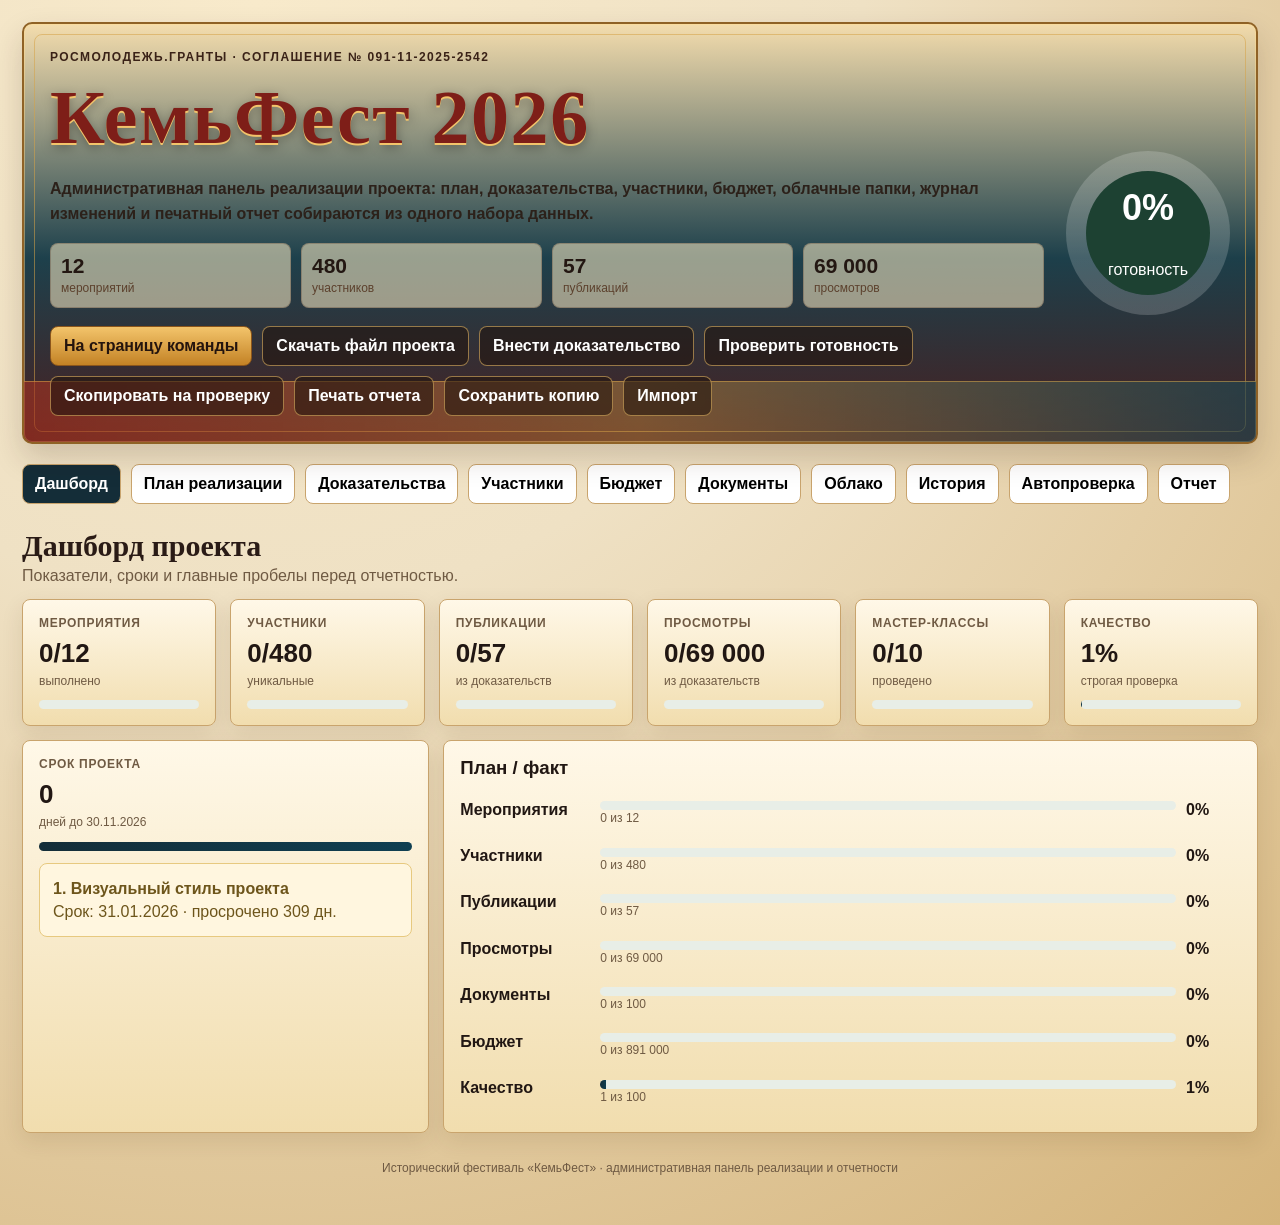
==== admin.html @ c1a5acc0 "Add separate admin workspace page" ====
<!doctype html>
<html lang="ru">
<head>
  <meta charset="utf-8">
  <meta name="viewport" content="width=device-width,initial-scale=1">
  <title>КемьФест 2026 - администратор проекта</title>
  <link rel="stylesheet" href="./styles.css">
</head>
<body>
  <div class="shell">
    <header class="hero">
      <div class="heroGrid">
        <div>
          <div class="eyebrow">Росмолодежь.Гранты · соглашение № 091-11-2025-2542</div>
          <h1>КемьФест 2026</h1>
          <p class="subtitle">Административная панель реализации проекта: план, доказательства, участники, бюджет, облачные папки, журнал изменений и печатный отчет собираются из одного набора данных.</p>
          <div class="stats">
            <div><b>12</b><span>мероприятий</span></div>
            <div><b>480</b><span>участников</span></div>
            <div><b>57</b><span>публикаций</span></div>
            <div><b>69 000</b><span>просмотров</span></div>
          </div>
          <div class="actions">
            <a class="btn primary" href="./index.html">На страницу команды</a>
            <a class="btn secondary" href="https://github.com/mrkustov927-star/kemfest2026/raw/main/project-kemfest-2026.docx" download>Скачать файл проекта</a>
            <button class="btn secondary" data-tab-go="proofs">Внести доказательство</button>
            <button class="btn secondary" data-tab-go="check">Проверить готовность</button>
            <button class="btn secondary" id="copyFull">Скопировать на проверку</button>
            <button class="btn secondary" id="printReport">Печать отчета</button>
            <button class="btn secondary" id="exportData">Сохранить копию</button>
            <button class="btn secondary" id="importBtn">Импорт</button>
            <input id="importFile" type="file" accept=".json" hidden>
          </div>
        </div>
        <div class="ring" id="ring"><div><b id="overallPct">0%</b><span>готовность</span></div></div>
      </div>
    </header>

    <nav class="nav" id="nav">
      <button class="active" data-tab="dashboard">Дашборд</button>
      <button data-tab="plan">План реализации</button>
      <button data-tab="proofs">Доказательства</button>
      <button data-tab="people">Участники</button>
      <button data-tab="budget">Бюджет</button>
      <button data-tab="docs">Документы</button>
      <button data-tab="cloud">Облако</button>
      <button data-tab="history">История</button>
      <button data-tab="check">Автопроверка</button>
      <button data-tab="report">Отчет</button>
    </nav>

    <main>
      <section id="dashboard" class="tab active">
        <div class="section"><div><h2>Дашборд проекта</h2><p>Показатели, сроки и главные пробелы перед отчетностью.</p></div></div>
        <div class="grid kpis" id="kpis"></div>
        <div class="grid dash">
          <div class="card">
            <div class="label">Срок проекта</div>
            <div class="value" id="daysLeft"></div>
            <div class="small">дней до 30.11.2026</div>
            <div class="bar"><i id="timeBar"></i></div>
            <div class="note" id="nearest"></div>
          </div>
          <div class="card"><h3>План / факт</h3><div id="chart"></div></div>
        </div>
      </section>

      <section id="plan" class="tab">
        <div class="section">
          <div><h2>План реализации</h2><p>По каждому мероприятию фиксируются статус, дата, результат и обязательные подтверждения.</p></div>
          <div class="controls"><input id="taskSearch" placeholder="Поиск"><select id="taskFilter"><option value="all">Все</option><option value="open">Незавершенные</option><option value="risk">С риском срока</option></select></div>
        </div>
        <div class="grid cards3">
          <div class="card"><div class="label">Мастер-классы</div><div class="value">10+</div><div class="small">февраль - май 2026</div></div>
          <div class="card"><div class="label">Участники мастер-классов</div><div class="value">80</div><div class="small">14-25 лет, нужны списки и фото/видео</div></div>
          <div class="card"><div class="label">Итоговая дата</div><div class="value">30.11</div><div class="small">все результаты, ссылки, статистика и финдокументы</div></div>
        </div>
        <div id="taskList" class="grid"></div>
      </section>

      <section id="proofs" class="tab">
        <div class="section">
          <div><h2>Единый реестр доказательств</h2><p>Публикации, ссылки, скриншоты статистики, фото, видео, списки, акты и папки документов.</p></div>
          <div class="controls">
            <button class="btn light" data-add-proof="publication">Добавить публикацию</button>
            <button class="btn light" data-add-proof="stats">Добавить скрин</button>
            <button class="btn light" data-add-proof="folder">Добавить папку</button>
            <button class="btn light" id="toggleImportLinks">Импортировать ссылки</button>
          </div>
        </div>
        <div id="linkImport" class="card importbox no-print">
          <div class="field"><label>Список ссылок</label><textarea id="bulkLinks" placeholder="Каждая ссылка с новой строки. Можно вместе с названием."></textarea></div>
          <div class="actions"><button class="btn light" id="importLinks">Добавить ссылки</button><button class="btn light" id="starterLinks">Загрузить примерные ссылки проекта</button></div>
        </div>
        <div class="grid kpis" id="proofKpis"></div>
        <div class="card tablewrap"><table class="table"><thead><tr><th>Тип</th><th>Мероприятие</th><th>Дата</th><th>Источник</th><th>Название</th><th>Ссылка</th><th>Просмотры</th><th>Охват</th><th>Подтв.</th><th></th></tr></thead><tbody id="proofRows"></tbody></table></div>
      </section>

      <section id="people" class="tab">
        <div class="section"><div><h2>Участники</h2><p>Реестр уникальных участников, повторных посещений, возраста и ссылок на списки.</p></div><button class="btn light" id="addPerson">Добавить строку</button></div>
        <div class="grid kpis" id="peopleKpis"></div>
        <div class="card tablewrap"><table class="table"><thead><tr><th>Дата</th><th>Мероприятие</th><th>Уникальные</th><th>Повторные</th><th>14-25</th><th>Список</th><th></th></tr></thead><tbody id="peopleRows"></tbody></table></div>
      </section>

      <section id="budget" class="tab">
        <div class="section"><div><h2>Бюджет и финансовые документы</h2><p>План гранта - 891 000 руб. Проверяются факт, документы, суммы и связь с мероприятиями.</p></div><button class="btn light" id="copyFinance">Скопировать финансовую проверку</button></div>
        <div class="grid kpis" id="budgetKpis"></div>
        <div class="card tablewrap"><table class="table"><thead><tr><th>Статья</th><th>План</th><th>Факт</th><th>Документ</th><th>Ссылка / папка</th><th>Сумма</th><th>Мероприятие</th><th>Статус</th></tr></thead><tbody id="budgetRows"></tbody></table></div>
      </section>

      <section id="docs" class="tab">
        <div class="section"><div><h2>Документы</h2><p>Комплектность материалов перед отчетностью.</p></div></div>
        <div class="grid cards2">
          <div class="card"><div class="grid" id="docList"></div></div>
          <div class="card"><h3>Файл проекта</h3><a class="btn light" href="https://github.com/mrkustov927-star/kemfest2026/raw/main/project-kemfest-2026.docx" download>Скачать проект DOCX</a><div class="note">Перед сдачей сверить номер соглашения, сроки, суммы, назначение расходов, акты, ссылки, статистику и финансовые документы.</div><button class="btn danger" id="resetAll">Сбросить локальные данные</button></div>
        </div>
      </section>

      <section id="cloud" class="tab">
        <div class="section"><div><h2>Облако и синхронизация</h2><p>Для 10/10 сайт должен быть связан с общей папкой и таблицей. Здесь фиксируются ссылки и при желании подключается Google Apps Script.</p></div></div>
        <div class="grid cards2">
          <div class="card"><div class="form" id="cloudForm"></div></div>
          <div class="card"><h3>Обмен данными</h3><div class="actions"><button class="btn light" id="copyJson">Скопировать JSON</button><button class="btn light" id="sendCloud">Отправить в Apps Script</button><button class="btn light" id="openDrive">Открыть папку Drive</button></div><div class="note" id="cloudStatus">Если Apps Script не подключен, используйте экспорт JSON и ссылки на Google Drive/таблицу.</div></div>
        </div>
      </section>

      <section id="history" class="tab">
        <div class="section"><div><h2>История изменений</h2><p>Журнал показывает, когда менялись ключевые данные. Это помогает восстановить ход реализации.</p></div><button class="btn light" id="clearHistory">Очистить историю</button></div>
        <div class="card tablewrap"><table class="table"><thead><tr><th>Дата</th><th>Действие</th><th>Детали</th></tr></thead><tbody id="historyRows"></tbody></table></div>
      </section>

      <section id="check" class="tab">
        <div class="section"><div><h2>Автопроверка</h2><p>Проверка показателей, обязательных доказательств, сроков, участников, бюджета, документов и облачной готовности.</p></div><div class="controls"><button class="btn light" id="copyReach">Проверка просмотров</button><button class="btn light" id="copyCheck">Полная проверка</button></div></div>
        <div class="grid cards3" id="checkCards"></div>
        <div class="section"><div><h2>Что исправить</h2><p>Конкретные действия до состояния 10/10.</p></div></div>
        <div class="grid cards2" id="fixList"></div>
      </section>

      <section id="report" class="tab">
        <div class="section"><div><h2>Отчет</h2><p>Печатная форма и текст для проверки собираются из всех разделов сайта.</p></div><div class="controls"><button class="btn light" id="printReport2">Печать отчета</button><button class="btn light" id="copyFull2">Скопировать на проверку</button></div></div>
        <div class="grid cards2">
          <div class="card"><div class="field"><label>Ключевые результаты проекта</label><textarea id="reportResults"></textarea></div></div>
          <div class="card"><div class="field"><label>Отклонения, риски и объяснения</label><textarea id="reportRisks"></textarea></div></div>
          <div class="card"><h3>Итоговая сводка</h3><div class="note" id="summary"></div></div>
          <div class="card"><h3>Готовый текст</h3><textarea id="reportText" readonly></textarea></div>
        </div>
      </section>
    </main>

    <div class="footer">Исторический фестиваль «КемьФест» · административная панель реализации и отчетности</div>
  </div>
  <script src="./app.js"></script>
</body>
</html>
---- styles.css ----
:root{--bg:#efe1c4;--ink:#211713;--muted:#6f5a43;--line:#c9a46d;--pine:#142d38;--lake:#0f3f52;--gold:#d6a247;--ok:#396548;--warn:#a76522;--bad:#9b2824;--soft:#f7ecd2;--red:#9f261d;--wine:#421719;--paper:#f3dfb6}
*{box-sizing:border-box}
body{margin:0;background:radial-gradient(circle at 20% 0,#f8eacb 0,#efe1c4 38%,#d5b47b 100%);color:var(--ink);font-family:Inter,Segoe UI,Arial,sans-serif}
button,input,select,textarea{font:inherit}
button{cursor:pointer}
a{color:inherit}
.shell{max-width:1320px;margin:auto;padding:22px}
.hero{background:linear-gradient(180deg,rgba(244,220,171,.92),rgba(16,54,68,.94) 56%,rgba(66,23,25,.96));color:#fff;border:2px solid #8f6226;border-radius:10px;padding:26px;box-shadow:inset 0 0 0 1px rgba(255,220,142,.45),0 14px 30px rgba(48,27,16,.18);position:relative;overflow:hidden}
.hero:before{content:"";position:absolute;inset:10px;border:1px solid rgba(214,162,71,.55);border-radius:8px;pointer-events:none}
.hero:after{content:"";position:absolute;left:-8%;right:-8%;bottom:-28px;height:88px;background:linear-gradient(90deg,rgba(159,38,29,.65),rgba(214,162,71,.38),rgba(15,63,82,.7));border-top:1px solid rgba(214,162,71,.55);pointer-events:none}
.heroGrid{position:relative;z-index:1}
.heroGrid{display:grid;grid-template-columns:1fr auto;gap:22px;align-items:center}
.eyebrow{font-size:12px;letter-spacing:.12em;text-transform:uppercase;color:#3a2217;font-weight:900}
h1{font-family:Georgia,Times New Roman,serif;font-size:clamp(42px,7vw,76px);margin:10px 0;color:#7e1e18;text-shadow:0 2px 0 #f3c46b,0 4px 12px rgba(0,0,0,.35);letter-spacing:.02em}
h2{font-family:Georgia,Times New Roman,serif;font-size:30px;margin:0;color:#2a1b16}
h3{margin:0 0 12px}
.subtitle{max-width:930px;line-height:1.55;color:#2c211a;font-weight:650}
.stats,.grid{display:grid;gap:14px}
.stats{grid-template-columns:repeat(4,1fr);gap:10px;margin-top:16px}
.stats div{border:1px solid rgba(77,43,20,.25);background:rgba(255,238,198,.55);border-radius:8px;padding:10px;color:#231712}
.stats b{display:block;font-size:21px}
.stats span,.small{font-size:12px;color:var(--muted);line-height:1.45}
.hero .stats span{color:#5c412d}
.actions,.nav,.controls{display:flex;gap:10px;flex-wrap:wrap}
.actions{margin-top:18px}
.btn{border:0;border-radius:8px;padding:10px 13px;font-weight:850;text-decoration:none;display:inline-flex;align-items:center;justify-content:center;white-space:nowrap}
.primary{background:linear-gradient(180deg,#f3c46b,#c38225);color:#24140e;border:1px solid #8b551b}
.secondary{background:rgba(36,21,15,.58);color:#fff;border:1px solid rgba(243,196,107,.55)}
.light{background:#fff8e8;color:var(--pine);border:1px solid var(--line)}
.danger{background:#fae1dc;color:var(--bad);border:1px solid #edc5bd}
.ring{width:164px;height:164px;border-radius:50%;background:conic-gradient(var(--gold) var(--pct,0%),rgba(255,255,255,.18) 0);display:grid;place-items:center}
.ring div{width:124px;height:124px;border-radius:50%;background:#1d4132;display:grid;place-items:center;text-align:center}
.ring b{font-size:36px}
.nav{margin:20px 0}
.nav button{border:1px solid var(--line);background:#fff;border-radius:8px;padding:10px 12px;font-weight:850}
.nav button.active{background:var(--pine);color:#fff}
.adminPanel{margin:-6px 0 18px}
.adminPanel[hidden]{display:none}
.adminBox{display:grid;grid-template-columns:1fr minmax(260px,420px);gap:14px;align-items:start}
.adminControls{display:grid;grid-template-columns:1fr auto auto auto;gap:8px;align-items:center}
.adminControls input{border:1px solid var(--line);border-radius:8px;padding:9px 10px;background:#fff}
.adminMode{border:1px solid rgba(255,255,255,.25)}
body:not(.is-admin) .admin-only{display:none!important}
body:not(.is-admin) .locked-action{display:none!important}
body:not(.is-admin) main input:disabled,body:not(.is-admin) main select:disabled,body:not(.is-admin) main textarea:disabled{background:#f7f8f5;color:#6a746b}
.tab{display:none}
.tab.active{display:block}
.section{display:flex;justify-content:space-between;align-items:end;gap:14px;margin:25px 0 14px}
.section p{margin:4px 0 0;color:var(--muted)}
.kpis{grid-template-columns:repeat(6,1fr)}
.cards2{grid-template-columns:repeat(2,1fr)}
.cards3{grid-template-columns:repeat(3,1fr)}
.dash{grid-template-columns:1fr 2fr;margin-top:14px}
.card{background:linear-gradient(180deg,#fff8e8,#f1ddae);border:1px solid var(--line);border-radius:8px;padding:16px;box-shadow:0 8px 22px rgba(73,42,18,.11)}
.label{font-size:12px;font-weight:900;color:var(--muted);text-transform:uppercase;letter-spacing:.06em}
.value{font-size:26px;font-weight:900;margin:8px 0 4px}
.bar{height:9px;background:#e8eee7;border-radius:99px;overflow:hidden;margin-top:10px}
.bar i{display:block;height:100%;background:linear-gradient(90deg,var(--pine),var(--lake))}
.chartRow{display:grid;grid-template-columns:130px 1fr 55px;gap:10px;align-items:center;margin:10px 0}
.field label{display:block;font-size:12px;font-weight:900;color:var(--muted);margin:0 0 6px}
.field input,.field textarea,.field select,.controls input,.controls select,td input,td select,td textarea{width:100%;border:1px solid var(--line);border-radius:8px;padding:9px 10px;background:#fff}
.field textarea,td textarea{min-height:70px;resize:vertical}
.form{display:grid;grid-template-columns:repeat(2,1fr);gap:12px}
.full{grid-column:1/-1}
.note{background:#fff6df;border:1px solid #e7c97f;color:#6d551b;border-radius:8px;padding:13px;line-height:1.45;margin-top:12px}
.tablewrap{overflow:auto}
.table{width:100%;border-collapse:collapse;min-width:980px}
.table th,.table td{padding:9px;border-bottom:1px solid var(--line);text-align:left;vertical-align:top}
.table th{font-size:11px;color:var(--muted);text-transform:uppercase}
.mini{width:88px}
.wide{min-width:210px}
.pill,.chip{font-size:12px;padding:5px 8px;border-radius:999px;background:var(--soft);border:1px solid var(--line);display:inline-flex;margin:2px}
.checkcard{border-left:5px solid var(--ok)}
.checkcard.warn{border-left-color:var(--warn)}
.checkcard.bad{border-left-color:var(--bad)}
.doc{display:flex;gap:10px;align-items:center;padding:10px;border:1px solid var(--line);border-radius:8px;background:#fff}
.importbox{display:none}
.importbox.active{display:block}
#reportText{width:100%;min-height:300px;border:1px solid var(--line);border-radius:8px;padding:10px;white-space:pre-wrap}
.footer{text-align:center;color:var(--muted);font-size:12px;padding:28px 10px}
.teamPage .teamHero{margin-bottom:22px}
.teamClock{width:190px;height:190px;border-radius:50%;background:rgba(255,255,255,.1);border:1px solid rgba(255,255,255,.25);display:grid;place-items:center;text-align:center;padding:22px}
.teamClock b{font-size:26px;line-height:1.15}
.teamClock span{font-size:12px;color:rgba(255,255,255,.75)}
.teamBand{margin:26px 0}
.teamUrgent{display:grid;grid-template-columns:repeat(4,1fr);gap:14px}
.teamItem,.teamTask{background:#fff;border:1px solid var(--line);border-radius:8px;padding:15px;box-shadow:0 8px 22px rgba(39,50,43,.055)}
.teamItem{border-left:5px solid var(--ok)}
.teamItem.warn,.teamTask.warn{border-left-color:var(--warn)}
.teamItem.bad,.teamTask.bad{border-left-color:var(--bad)}
.teamItem b{display:block;margin-bottom:5px}
.teamItem span,.teamTask small,.teamLink small{display:block;color:var(--muted);font-size:12px;line-height:1.45}
.teamItem p,.teamTask p{color:var(--muted);line-height:1.5;margin:10px 0 0}
.teamPlan{display:grid;grid-template-columns:repeat(3,1fr);gap:14px}
.teamTask{border-left:5px solid var(--ok)}
.teamTaskTop{display:flex;justify-content:space-between;gap:10px;align-items:center}
.teamTaskTop span{width:32px;height:32px;border-radius:50%;background:var(--soft);display:grid;place-items:center;font-weight:900;color:var(--pine)}
.teamTask h3{margin:14px 0 8px}
.teamLink{text-decoration:none;display:grid;gap:10px}
.teamLink b{font-size:22px}
@media(max-width:900px){.heroGrid,.dash,.cards2,.cards3,.adminBox{grid-template-columns:1fr}.teamUrgent,.teamPlan{grid-template-columns:1fr}.kpis{grid-template-columns:repeat(2,1fr)}.ring,.teamClock{margin:auto}.form{grid-template-columns:1fr}.section{display:block}.adminControls{grid-template-columns:1fr}}
@media(max-width:560px){.shell{padding:12px}.stats,.kpis{grid-template-columns:1fr}.btn{width:100%;white-space:normal}.teamClock{width:160px;height:160px}}
@media print{.actions,.nav,.controls,button,input[type=file],.no-print{display:none!important}.tab{display:block!important}.card{box-shadow:none}.hero{background:#fff!important;color:#111;border:0;padding:0}.subtitle,.eyebrow{color:#333}.shell{max-width:none}}
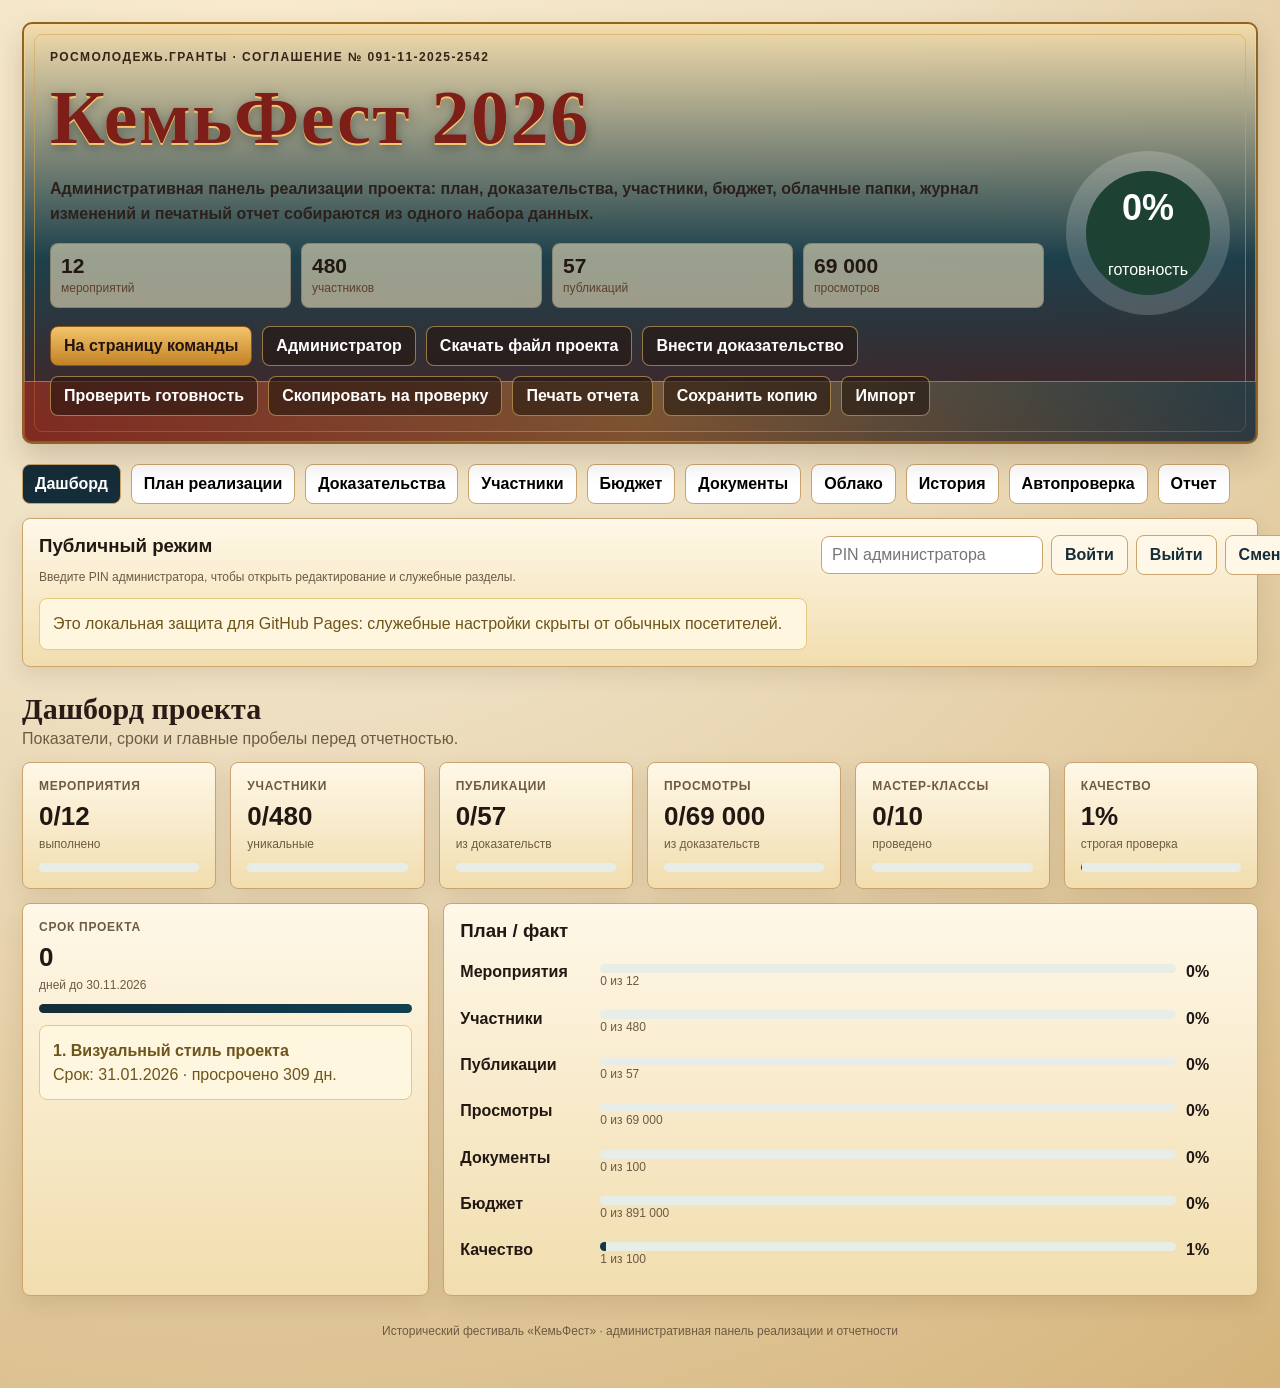
==== commit e73013d6: "Add admin access panel to admin page" ====
--- a/admin.html
+++ b/admin.html
@@ -22,6 +22,7 @@
           </div>
           <div class="actions">
             <a class="btn primary" href="./index.html">На страницу команды</a>
+            <button class="btn secondary" id="adminToggle">Администратор</button>
             <a class="btn secondary" href="https://github.com/mrkustov927-star/kemfest2026/raw/main/project-kemfest-2026.docx" download>Скачать файл проекта</a>
             <button class="btn secondary" data-tab-go="proofs">Внести доказательство</button>
             <button class="btn secondary" data-tab-go="check">Проверить готовность</button>
@@ -48,6 +49,22 @@
       <button data-tab="check">Автопроверка</button>
       <button data-tab="report">Отчет</button>
     </nav>
+
+    <section class="adminPanel" id="adminPanel">
+      <div class="card adminBox">
+        <div>
+          <h3 id="adminTitle">Публичный режим</h3>
+          <p class="small" id="adminHint">Введите PIN администратора, чтобы открыть редактирование и служебные разделы.</p>
+          <div class="note" id="adminStatus">Это локальная защита для GitHub Pages: служебные настройки скрыты от обычных посетителей.</div>
+        </div>
+        <div class="adminControls">
+          <input id="adminPin" type="password" placeholder="PIN администратора" autocomplete="current-password">
+          <button class="btn light" id="adminLogin">Войти</button>
+          <button class="btn light" id="adminLogout" hidden>Выйти</button>
+          <button class="btn light" id="adminChangePin" hidden>Сменить PIN</button>
+        </div>
+      </div>
+    </section>
 
     <main>
       <section id="dashboard" class="tab active">
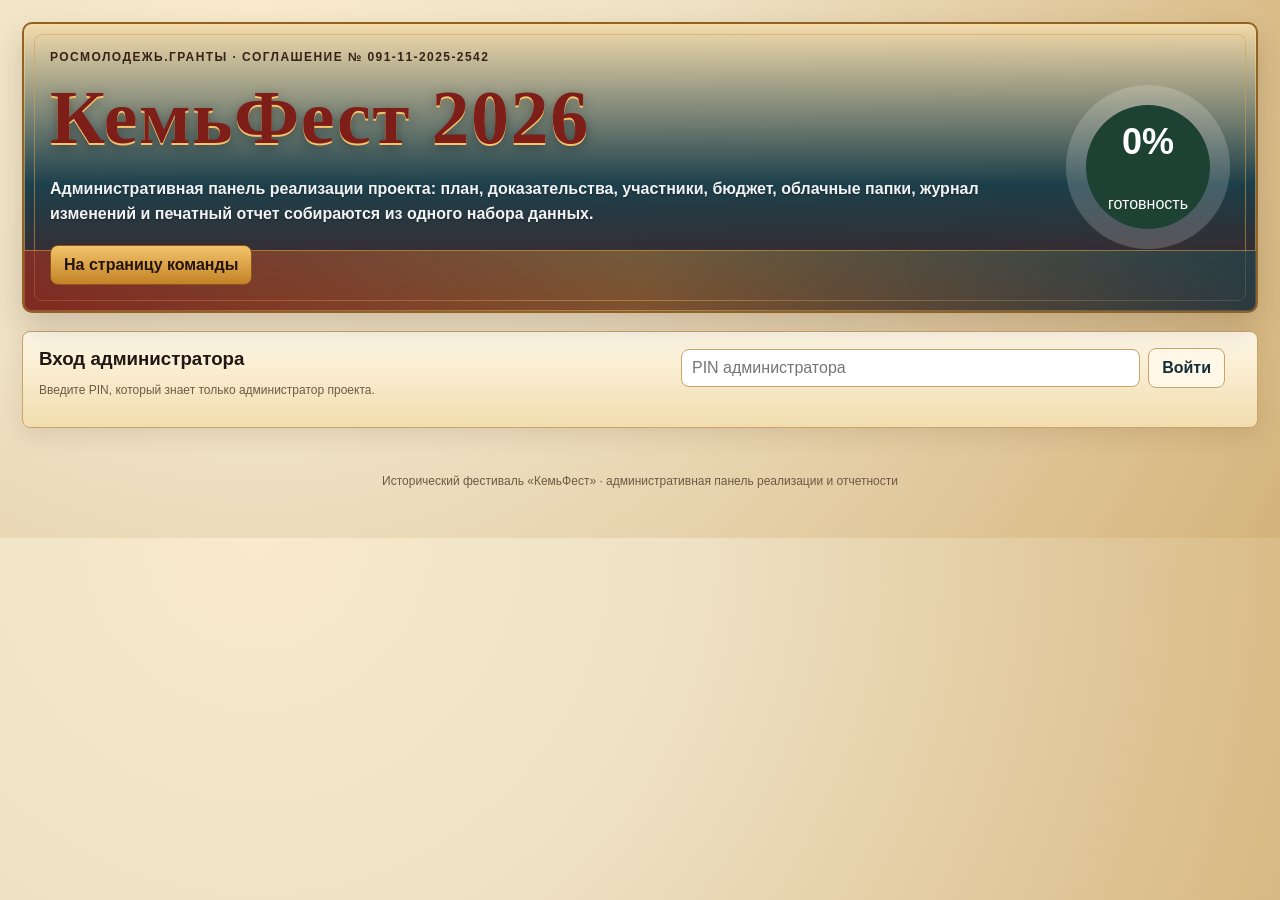
==== commit fb9ce716: "Connect admin PIN gate to admin page" ====
--- a/admin.html
+++ b/admin.html
@@ -53,9 +53,9 @@
     <section class="adminPanel" id="adminPanel">
       <div class="card adminBox">
         <div>
-          <h3 id="adminTitle">Публичный режим</h3>
-          <p class="small" id="adminHint">Введите PIN администратора, чтобы открыть редактирование и служебные разделы.</p>
-          <div class="note" id="adminStatus">Это локальная защита для GitHub Pages: служебные настройки скрыты от обычных посетителей.</div>
+          <h3 id="adminTitle">Вход администратора</h3>
+          <p class="small" id="adminHint">Введите PIN, который знает только администратор проекта.</p>
+          <div class="note" id="adminStatus"></div>
         </div>
         <div class="adminControls">
           <input id="adminPin" type="password" placeholder="PIN администратора" autocomplete="current-password">
@@ -166,6 +166,8 @@
 
     <div class="footer">Исторический фестиваль «КемьФест» · административная панель реализации и отчетности</div>
   </div>
+  <script src="./config.js"></script>
   <script src="./app.js"></script>
+  <script src="./admin-auth.js"></script>
 </body>
 </html>
--- a/styles.css
+++ b/styles.css
@@ -4,6 +4,7 @@
 button,input,select,textarea{font:inherit}
 button{cursor:pointer}
 a{color:inherit}
+[hidden]{display:none!important}
 .shell{max-width:1320px;margin:auto;padding:22px}
 .hero{background:linear-gradient(180deg,rgba(244,220,171,.92),rgba(16,54,68,.94) 56%,rgba(66,23,25,.96));color:#fff;border:2px solid #8f6226;border-radius:10px;padding:26px;box-shadow:inset 0 0 0 1px rgba(255,220,142,.45),0 14px 30px rgba(48,27,16,.18);position:relative;overflow:hidden}
 .hero:before{content:"";position:absolute;inset:10px;border:1px solid rgba(214,162,71,.55);border-radius:8px;pointer-events:none}
@@ -15,6 +16,7 @@
 h2{font-family:Georgia,Times New Roman,serif;font-size:30px;margin:0;color:#2a1b16}
 h3{margin:0 0 12px}
 .subtitle{max-width:930px;line-height:1.55;color:#2c211a;font-weight:650}
+.hero .subtitle{color:rgba(255,255,255,.94);text-shadow:0 1px 2px rgba(0,0,0,.35)}
 .stats,.grid{display:grid;gap:14px}
 .stats{grid-template-columns:repeat(4,1fr);gap:10px;margin-top:16px}
 .stats div{border:1px solid rgba(77,43,20,.25);background:rgba(255,238,198,.55);border-radius:8px;padding:10px;color:#231712}
@@ -43,6 +45,12 @@
 body:not(.is-admin) .admin-only{display:none!important}
 body:not(.is-admin) .locked-action{display:none!important}
 body:not(.is-admin) main input:disabled,body:not(.is-admin) main select:disabled,body:not(.is-admin) main textarea:disabled{background:#f7f8f5;color:#6a746b}
+body:not(.teamPage):not(.is-admin) #nav,body:not(.teamPage):not(.is-admin) main{display:none!important}
+body:not(.teamPage):not(.is-admin) .hero .stats,body:not(.teamPage):not(.is-admin) #adminToggle,body:not(.teamPage):not(.is-admin) .hero .actions button:not(#adminToggle),body:not(.teamPage):not(.is-admin) .hero .actions a:not(:first-child){display:none!important}
+body:not(.teamPage):not(.is-admin) .adminPanel{margin-top:18px}
+body:not(.teamPage):not(.is-admin) .adminBox{max-width:none;margin:0;width:100%;grid-template-columns:minmax(0,1fr) minmax(320px,560px)}
+body:not(.teamPage):not(.is-admin) #adminStatus:not([data-touched="1"]){display:none!important}
+body:not(.teamPage):not(.is-admin) #adminLogout,body:not(.teamPage):not(.is-admin) #adminChangePin{display:none!important}
 .tab{display:none}
 .tab.active{display:block}
 .section{display:flex;justify-content:space-between;align-items:end;gap:14px;margin:25px 0 14px}
@@ -98,6 +106,6 @@
 .teamTask h3{margin:14px 0 8px}
 .teamLink{text-decoration:none;display:grid;gap:10px}
 .teamLink b{font-size:22px}
-@media(max-width:900px){.heroGrid,.dash,.cards2,.cards3,.adminBox{grid-template-columns:1fr}.teamUrgent,.teamPlan{grid-template-columns:1fr}.kpis{grid-template-columns:repeat(2,1fr)}.ring,.teamClock{margin:auto}.form{grid-template-columns:1fr}.section{display:block}.adminControls{grid-template-columns:1fr}}
+@media(max-width:900px){.heroGrid,.dash,.cards2,.cards3,.adminBox{grid-template-columns:1fr}.teamUrgent,.teamPlan{grid-template-columns:1fr}.kpis{grid-template-columns:repeat(2,1fr)}.ring,.teamClock{margin:auto}.form{grid-template-columns:1fr}.section{display:block}.adminControls{grid-template-columns:1fr}body:not(.teamPage):not(.is-admin) .adminBox{grid-template-columns:1fr}}
 @media(max-width:560px){.shell{padding:12px}.stats,.kpis{grid-template-columns:1fr}.btn{width:100%;white-space:normal}.teamClock{width:160px;height:160px}}
 @media print{.actions,.nav,.controls,button,input[type=file],.no-print{display:none!important}.tab{display:block!important}.card{box-shadow:none}.hero{background:#fff!important;color:#111;border:0;padding:0}.subtitle,.eyebrow{color:#333}.shell{max-width:none}}
